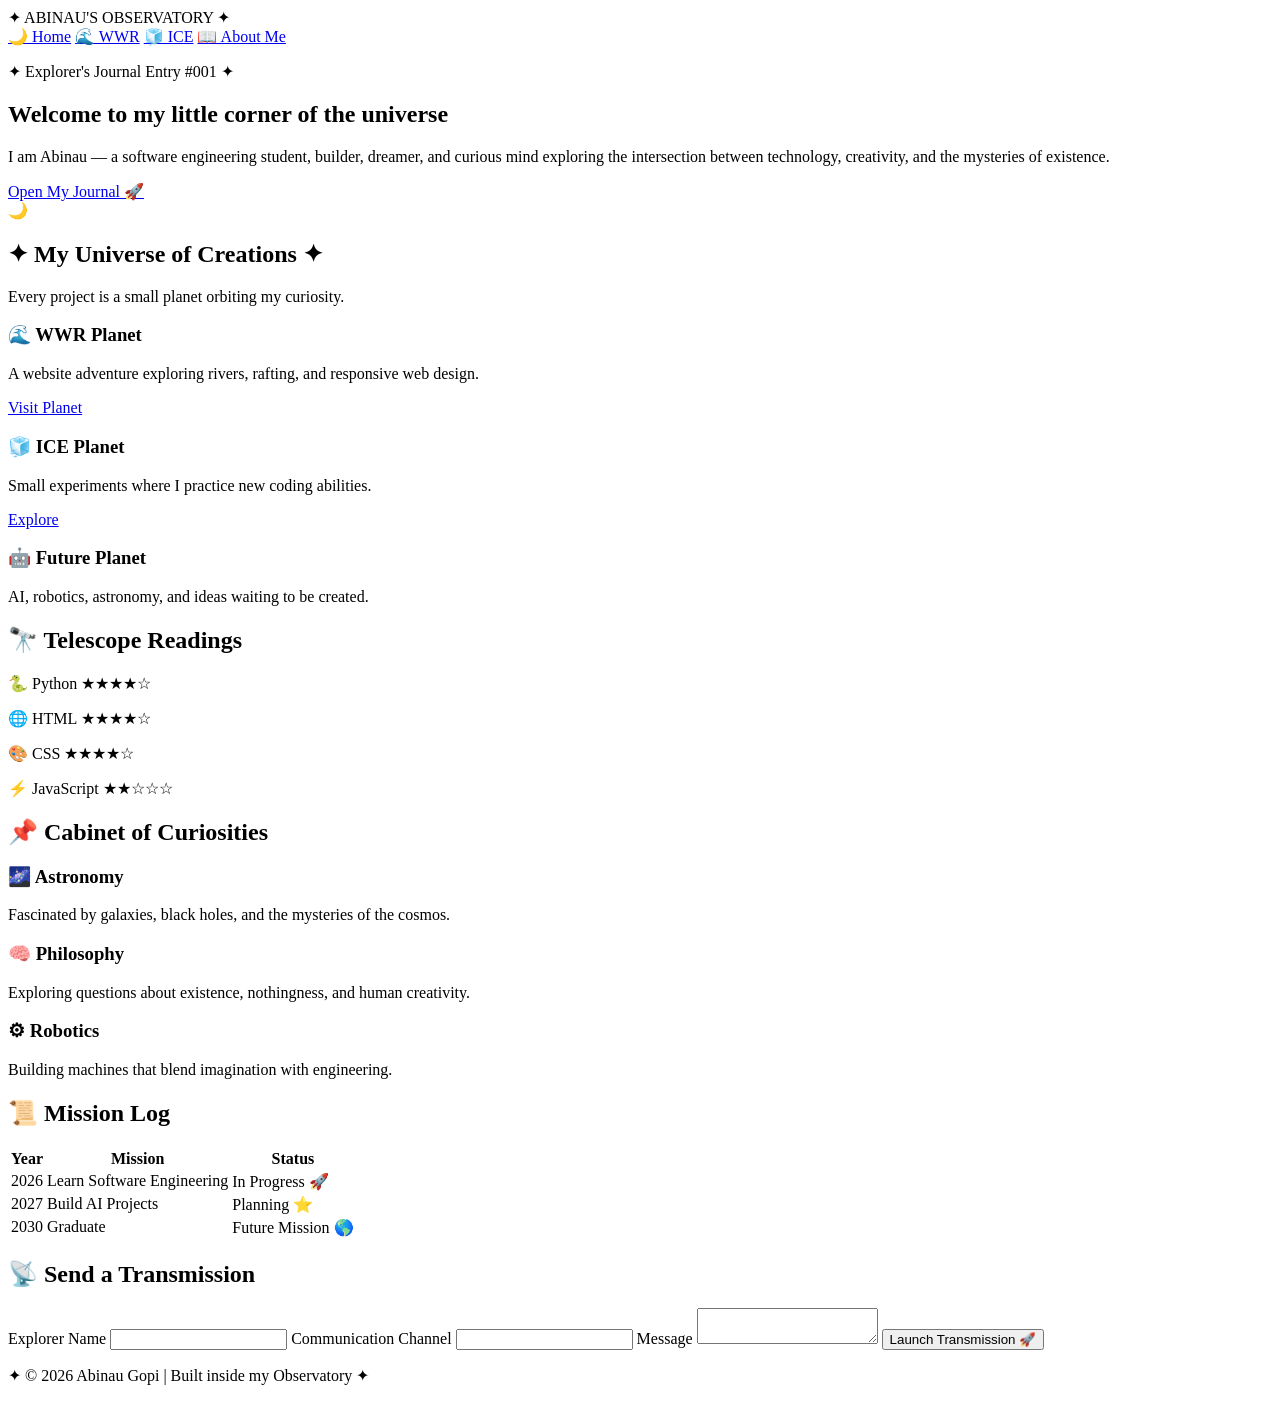
==== index.html @ b86947c1 "Add files via upload" ====
<!DOCTYPE html>
<html lang="en">

<head>
    <meta charset="UTF-8">
    <meta name="viewport" content="width=device-width, initial-scale=1.0">

    <title>Abinau's Observatory</title>

    <link rel="stylesheet" href="styles/style.css">

    <link href="https://fonts.googleapis.com/css2?family=Caveat:wght@400;700&family=Poppins:wght@300;400;600;700&display=swap" rel="stylesheet">

</head>

<body>
<header>

    <div class="logo">
        ✦ ABINAU'S OBSERVATORY ✦
    </div>


    <nav>

        <a href="index.html">🌙 Home</a>
        <a href="wwr/index.html">🌊 WWR</a>
        <a href="ice.html">🧊 ICE</a>
        <a href="aboutme.html">📖 About Me</a>

    </nav>

</header>

<main>

<section class="hero">
<div class="hero-text">
<p class="small-title">
    ✦ Explorer's Journal Entry #001 ✦
</p>
<h1>
    Welcome to my little corner of the universe
</h1>
<p>
I am Abinau — a software engineering student,
builder, dreamer, and curious mind exploring the
intersection between technology, creativity, and the mysteries
of existence.
</p>
<a class="launch-button" href="aboutme.html">
    Open My Journal 🚀
</a>
</div>
<div class="moon">

    🌙

</div>
</section>

<section class="universe">

<h2>
    ✦ My Universe of Creations ✦
</h2>

<p>
Every project is a small planet orbiting my curiosity.
</p>

<div class="planets">

<div class="planet planet-one">

<h3>
🌊 WWR Planet
</h3>

<p>
A website adventure exploring rivers,
rafting, and responsive web design.
</p>

<a href="wwr/index.html">
Visit Planet
</a>

</div>

<div class="planet planet-two">

<h3>
🧊 ICE Planet
</h3>

<p>
Small experiments where I practice
new coding abilities.
</p>

<a href="ice.html">
Explore
</a>

</div>

<div class="planet planet-three">

<h3>
🤖 Future Planet
</h3>

<p>
AI, robotics, astronomy,
and ideas waiting to be created.
</p>

</div>
</div>
</section>
<section class="skills">
<h2>
🔭 Telescope Readings
</h2>
<div class="skill-list">
<p>
🐍 Python
<span>★★★★☆</span>
</p>
<p>
🌐 HTML
<span>★★★★☆</span>
</p>
<p>
🎨 CSS
<span>★★★★☆</span>
</p>
<p>
⚡ JavaScript
<span>★★☆☆☆</span>
</p>
</div>
</section>

<section class="curiosities">

<h2>
📌 Cabinet of Curiosities
</h2>

<div class="notes">

<div class="note">

<h3>
🌌 Astronomy
</h3>

<p>
Fascinated by galaxies,
black holes, and the mysteries
of the cosmos.
</p>
</div>
<div class="note">
<h3>
🧠 Philosophy
</h3>
<p>
Exploring questions about
existence, nothingness,
and human creativity.
</p>
</div>
<div class="note">
<h3>
⚙ Robotics
</h3>
<p>
Building machines that
blend imagination with
engineering.
</p>
</div>
</div>

</section>

<section class="missions">
<h2>
📜 Mission Log
</h2>
<table>
<tr>
<th>
Year
</th>
<th>
Mission
</th>
<th>
Status
</th>
</tr>
<tr>
<td>
2026
</td>
<td>
Learn Software Engineering
</td>
<td>
In Progress 🚀
</td>
</tr>
<tr>
<td>
2027
</td>
<td>
Build AI Projects
</td>
<td>
Planning ⭐
</td>
</tr>
<tr>

<td>
2030
</td>

<td>
Graduate
</td>

<td>
Future Mission 🌎
</td>

</tr>

</table>

</section>

<section class="contact">

<h2>
📡 Send a Transmission
</h2>
<form>
<label>
Explorer Name
</label>
<input type="text">
<label>
Communication Channel
</label>
<input type="email">

<label>
Message
</label>
<textarea></textarea>
<button>
Launch Transmission 🚀
</button>
</form>
</section>

</main>

<footer>

<p>
✦ © 2026 Abinau Gopi | Built inside my Observatory ✦
</p>

</footer>

</body>

</html>
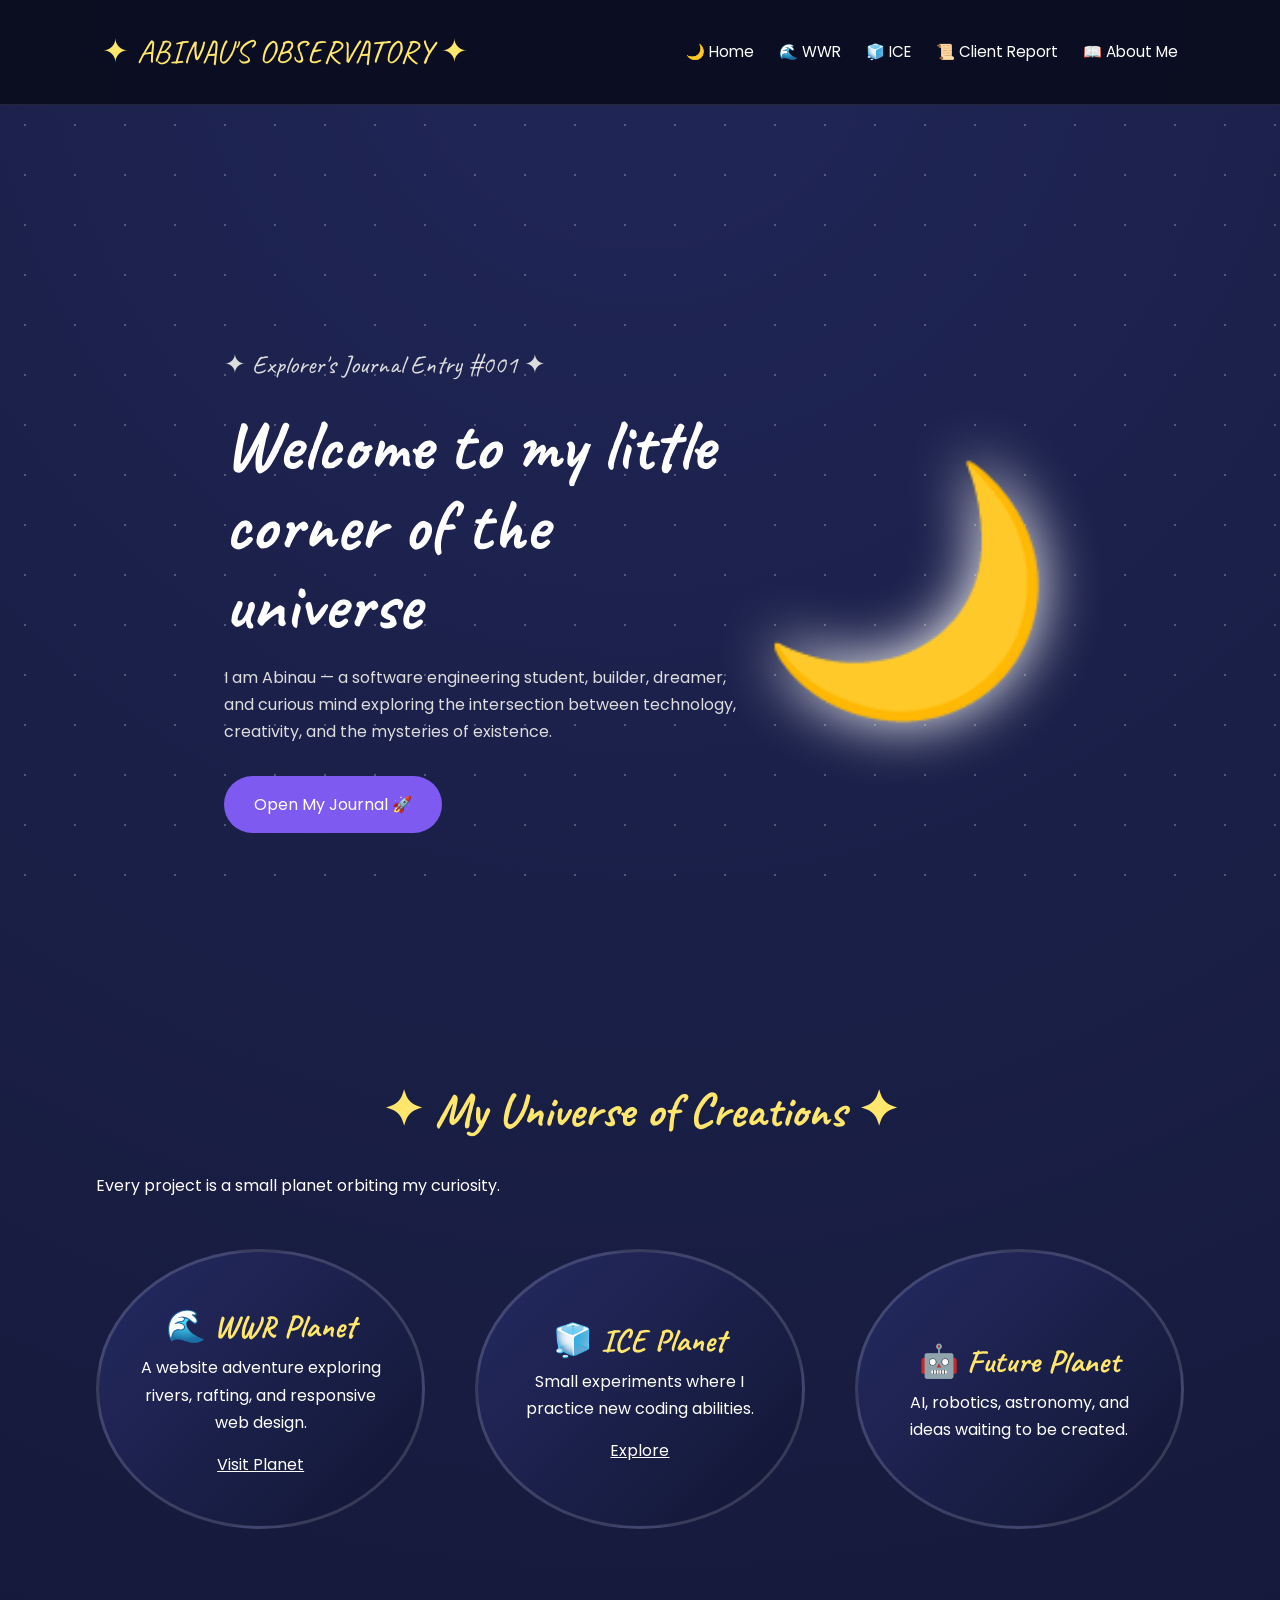
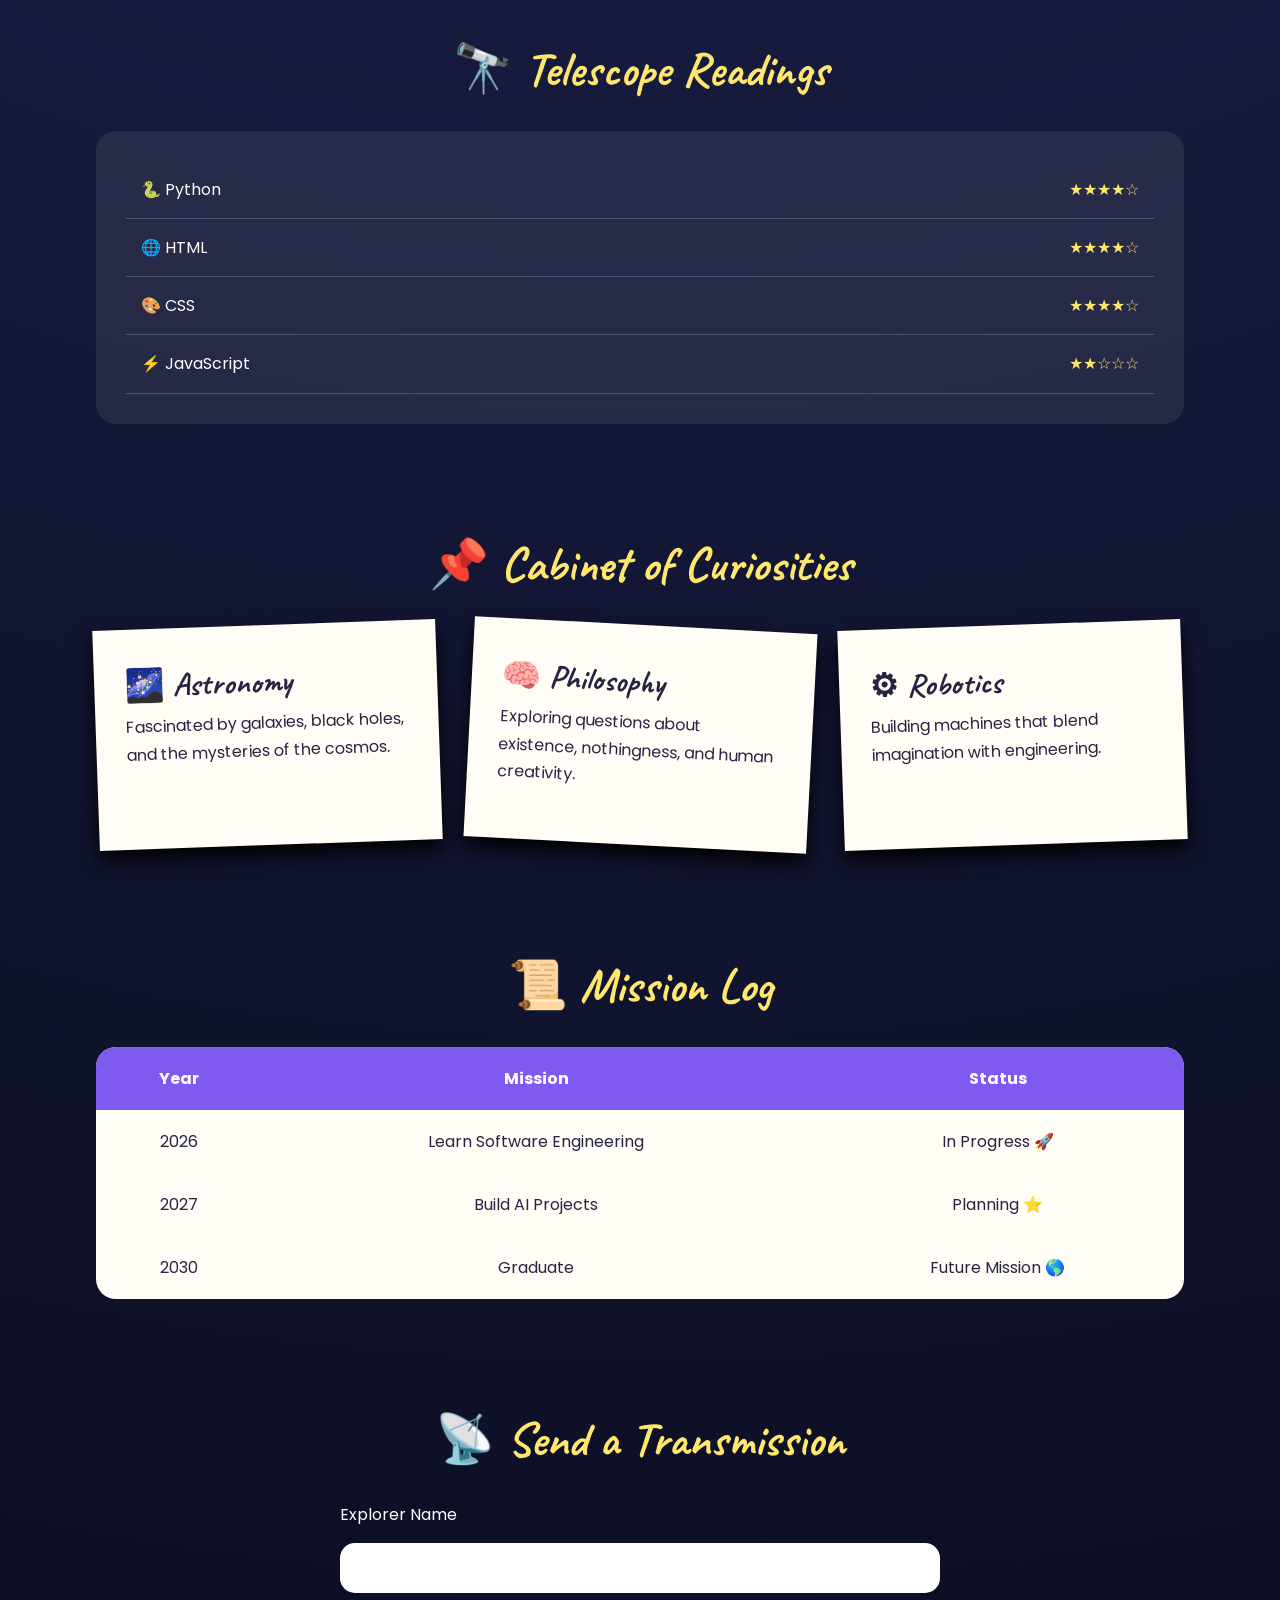
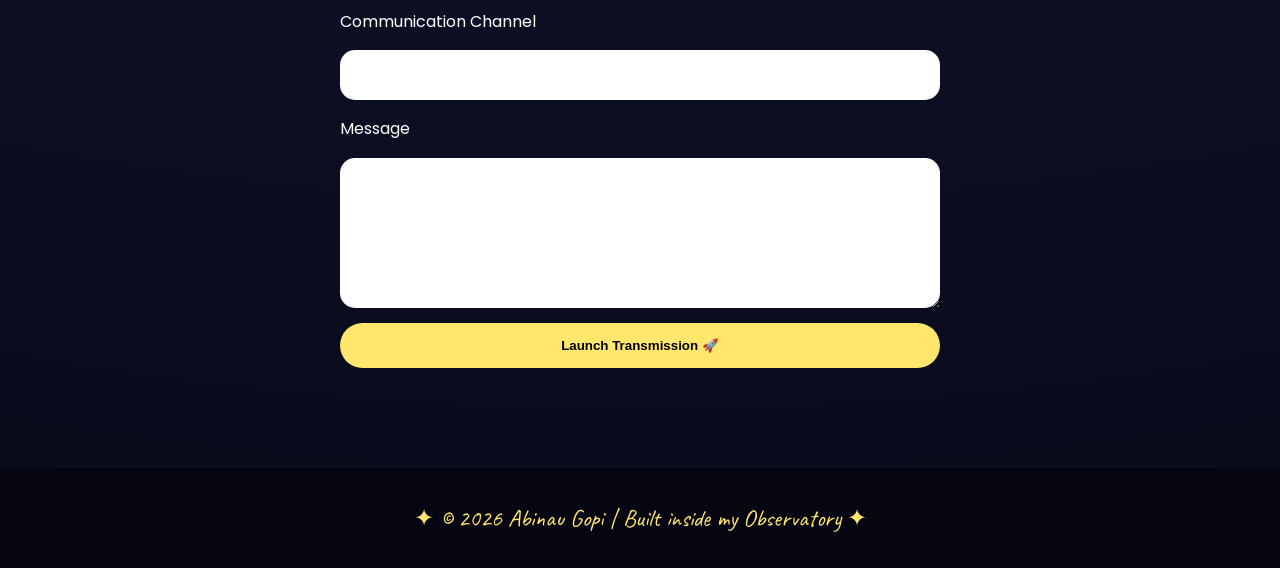
==== commit 9b54214c: "Update index.html" ====
--- a/index.html
+++ b/index.html
@@ -26,6 +26,7 @@
         <a href="index.html">🌙 Home</a>
         <a href="wwr/index.html">🌊 WWR</a>
         <a href="ice.html">🧊 ICE</a>
+        <a href="client_report.html">📜 Client Report</a>
         <a href="aboutme.html">📖 About Me</a>
 
     </nav>
@@ -282,4 +283,4 @@
 
 </body>
 
-</html>+</html>
--- a/styles/style.css
+++ b/styles/style.css
@@ -0,0 +1,384 @@
+*{
+    margin:0;
+    padding:0;
+    box-sizing:border-box;
+}
+:root{
+    --night:#090b1a;
+    --space:#111633;
+    --purple:#7f5af0;
+    --gold:#ffe66d;
+    --cream:#fff7e6;
+    --paper:#fffdf5;
+    --ink:#272343;
+}
+body{
+    font-family:'Poppins', sans-serif;
+    background:
+    radial-gradient(circle at top, #202657, var(--night));
+    color:white;
+    line-height:1.7;
+    overflow-x:hidden;
+}
+body::before{
+    content:"";
+    position:fixed;
+    inset:0;
+    background-image:
+    radial-gradient(white 1px, transparent 1px);
+    background-size:50px 50px;
+    opacity:.25;
+    z-index:-1;
+}
+
+header{
+    display:flex;
+    justify-content:space-between;
+    align-items:center;
+    padding:25px 8%;
+    position:sticky;
+    top:0;
+    background:rgba(9,11,26,.85);
+    backdrop-filter:blur(10px);
+    border-bottom:1px solid rgba(255,255,255,.1);
+}
+.logo{
+    font-family:'Caveat', cursive;
+    font-size:2rem;
+    color:var(--gold);
+}
+nav{
+    display:flex;
+    gap:25px;
+}
+nav a{
+    color:white;
+    text-decoration:none;
+    font-size:.95rem;
+    transition:.3s;
+}
+nav a:hover{
+    color:var(--gold);
+    transform:translateY(-3px);
+}
+.hero{
+    min-height:85vh;
+    display:grid;
+    grid-template-columns:1fr 300px;
+    align-items:center;
+    padding:80px 10%;
+}
+.small-title{
+    color:var(--gold);
+    font-family:'Caveat';
+    font-size:1.6rem;
+}
+.hero h1{
+    font-family:'Caveat';
+    font-size:4.5rem;
+    line-height:1.1;
+    margin:20px 0;
+}
+.hero p{
+    max-width:600px;
+    color:#ddd;
+}
+.launch-button{
+    display:inline-block;
+    margin-top:30px;
+    padding:15px 30px;
+    background:var(--purple);
+    color:white;
+    border-radius:50px;
+    text-decoration:none;
+    transition:.4s;
+}
+.launch-button:hover{
+    background:var(--gold);
+    color:black;
+    transform:scale(1.08);
+}
+.moon{
+    font-size:15rem;
+    text-align:center;
+    animation:float 5s infinite ease-in-out;
+    filter:drop-shadow(0 0 30px #fff);
+}
+@keyframes float{
+    50%{
+        transform:translateY(-25px);
+    }
+}
+section{
+    width:85%;
+    margin:100px auto;
+}
+section h2{
+    text-align:center;
+    font-family:'Caveat';
+    font-size:3rem;
+    color:var(--gold);
+    margin-bottom:20px;
+}
+.planets{
+    display:grid;
+    grid-template-columns:repeat(3,1fr);
+    gap:50px;
+    margin-top:50px;
+}
+.planet{
+    padding:35px;
+    border-radius:50%;
+    min-height:280px;
+    display:flex;
+    flex-direction:column;
+    justify-content:center;
+    text-align:center;
+    background:
+    linear-gradient(135deg,#252a62,#111633);
+    border:3px solid rgba(255,255,255,.15);
+    transition:.5s;
+}
+.planet:hover{
+    transform:translateY(-20px) rotate(3deg);
+    box-shadow:0 0 40px var(--purple);
+}
+.planet h3{
+    font-family:'Caveat';
+    font-size:2rem;
+    color:var(--gold);
+}
+.planet a{
+    margin-top:15px;
+    color:white;
+}
+.skill-list{
+    background:rgba(255,255,255,.08);
+    padding:30px;
+    border-radius:20px;
+}
+.skill-list p{
+    display:flex;
+    justify-content:space-between;
+    padding:15px;
+    border-bottom:1px solid rgba(255,255,255,.2);
+}
+.skill-list span{
+    color:var(--gold);
+}
+.notes{
+    display:grid;
+    grid-template-columns:repeat(3,1fr);
+    gap:30px;
+}
+.note{
+    background:var(--paper);
+    color:var(--ink);
+    padding:30px;
+    min-height:220px;
+    transform:rotate(-2deg);
+    box-shadow:0 10px 20px black;
+    transition:.3s;
+}
+.note:nth-child(2){
+    transform:rotate(3deg);
+}
+.note:hover{
+    transform:scale(1.05) rotate(0);
+}
+.note h3{
+    font-family:'Caveat';
+    font-size:2rem;
+}
+/* =========================
+   TABLE
+========================= */
+table{
+    width:100%;
+    border-collapse:collapse;
+    background:var(--paper);
+    color:var(--ink);
+    border-radius:20px;
+    overflow:hidden;
+}
+th{
+    background:var(--purple);
+    color:white;
+}
+td,th{
+    padding:18px;
+    text-align:center;
+}
+
+/* =========================
+   FORM
+========================= */
+form{
+    max-width:600px;
+    margin:auto;
+    display:grid;
+    gap:15px;
+}
+input,
+textarea{
+    padding:15px;
+    border-radius:15px;
+    border:none;
+    font-family:inherit;
+}
+textarea{
+    height:150px;
+}
+button{
+    padding:15px;
+    border:none;
+    border-radius:50px;
+    background:var(--gold);
+    cursor:pointer;
+    font-weight:bold;
+    transition:.3s;
+}
+button:hover{
+    transform:scale(1.05);
+    background:white;
+}
+footer{
+    text-align:center;
+    padding:30px;
+    background:#050611;
+    color:var(--gold);
+    font-family:'Caveat';
+    font-size:1.5rem;
+}
+.journal h1{
+    text-align:center;
+    font-family:'Caveat';
+    font-size:4rem;
+    color:var(--gold);
+}
+.journal-page{
+    margin-top:40px;
+    background:var(--paper);
+    color:var(--ink);
+    padding:40px;
+    border-radius:25px;
+    display:grid;
+    grid-template-columns:250px 1fr;
+    gap:40px;
+    box-shadow:0 15px 40px black;
+}
+.astronaut-avatar{
+    width:220px;
+    height:220px;
+    border-radius:50%;
+    display:flex;
+    align-items:center;
+    justify-content:center;
+    font-size:7rem;
+    background:
+    radial-gradient(circle,#7f5af0,#111633);
+    border:8px solid var(--gold);
+    box-shadow:
+    0 0 40px #7f5af0;
+    animation:float 5s infinite ease-in-out;
+}
+.timeline-box{
+    background:rgba(255,255,255,.1);
+    padding:25px;
+    margin:25px 0;
+    border-left:5px solid var(--gold);
+}
+.timeline-box h3{
+    font-family:'Caveat';
+    font-size:2rem;
+    color:var(--gold);
+}
+.favorites ul{
+    background:var(--paper);
+    color:var(--ink);
+    padding:40px;
+    border-radius:20px;
+    list-style:none;
+}
+.favorites li{
+    margin:15px;
+    font-size:1.2rem;
+}
+@media(max-width:800px){
+    .journal-page{
+        grid-template-columns:1fr;
+        text-align:center;
+    }
+}
+
+.ice-intro{
+    text-align:center;
+    max-width:800px;
+}
+
+.ice-intro h1{
+    font-family:'Caveat';
+    font-size:4rem;
+    color:var(--gold);
+}
+
+
+.ice-cards{
+    display:grid;
+    grid-template-columns:repeat(3,1fr);
+    gap:35px;
+    margin-top:50px;
+}
+
+
+.ice-card{
+    background:
+    linear-gradient(
+    145deg,
+    rgba(255,255,255,.15),
+    rgba(255,255,255,.03)
+    );
+
+    padding:35px;
+    border-radius:25px;
+    border:1px solid rgba(255,255,255,.2);
+    backdrop-filter:blur(10px);
+    transition:.4s;
+
+}
+
+.ice-card:hover{
+    transform:translateY(-15px);
+    box-shadow:
+    0 0 30px #7f5af0;
+}
+
+
+.ice-card h3{
+    font-family:'Caveat';
+    font-size:2.2rem;
+    color:#a5f3fc;
+}
+
+
+.ice-card a{
+    display:inline-block;
+    margin-top:20px;
+    color:var(--gold);
+    text-decoration:none;
+}
+
+
+.research-note .note{
+    max-width:600px;
+    margin:auto;
+    text-align:center;
+    font-family:'Caveat';
+    font-size:2rem;
+}
+
+@media(max-width:900px){
+    .ice-cards{
+        grid-template-columns:1fr;
+    }
+}
